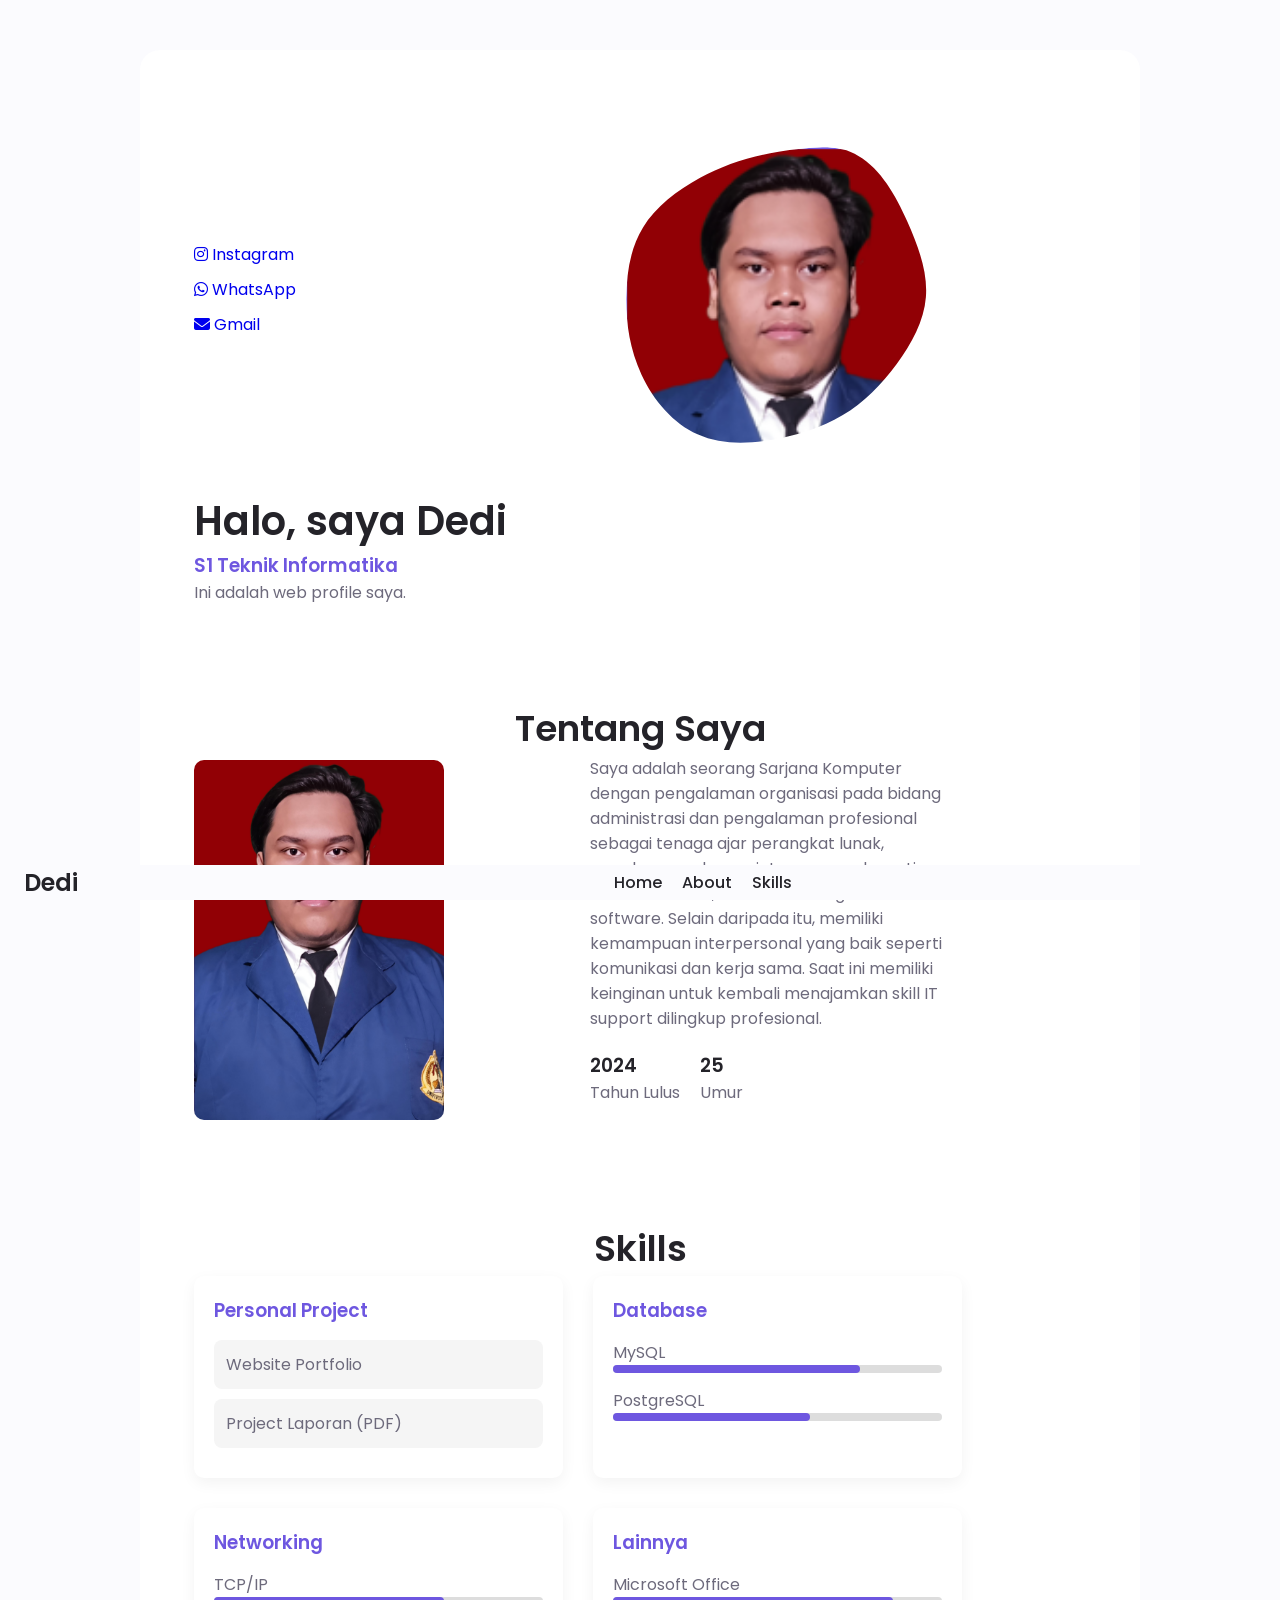
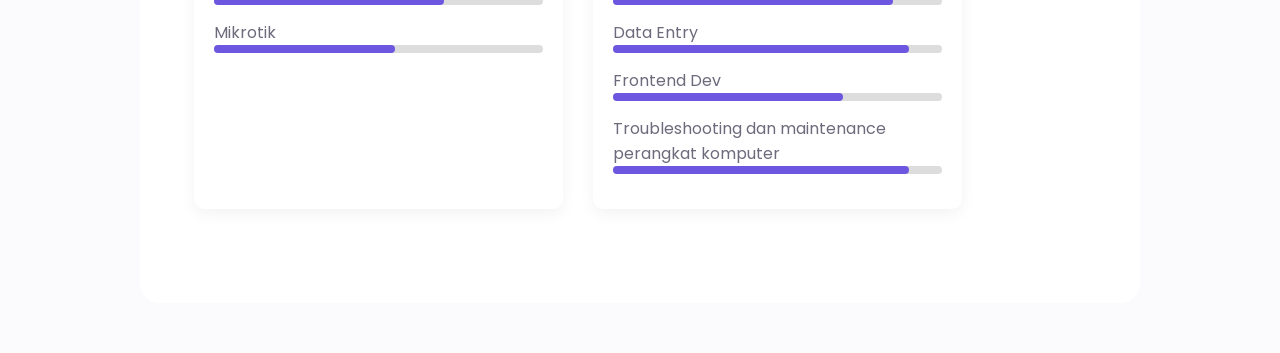
==== index.html @ 7c680a29 "Add files via upload" ====
<!DOCTYPE html>
<html lang="en">
<head>
  <meta charset="UTF-8">
  <meta name="viewport" content="width=device-width, initial-scale=1.0">
  <title>Portfolio Dedi</title>
  <link rel="stylesheet" href="assets/css/styles.css">
  <link rel="stylesheet" href="assets/css/swiper-bundle.min.css">
  <head>
  <link rel="stylesheet" href="https://cdnjs.cloudflare.com/ajax/libs/font-awesome/6.5.0/css/all.min.css">
</head>
<body>

<!--==================== HEADER ====================-->
<header class="header">
  <nav class="nav container">
    <h2 class="logo">Dedi</h2>
    <ul class="nav__list">
      <li><a href="#home">Home</a></li>
      <li><a href="#about">About</a></li>
      <li><a href="#skills">Skills</a></li>
    </ul>
  </nav>
</header>

<!--==================== MAIN ====================-->
<main class="main">

<!--==================== HOME ====================-->
<section class="home section" id="home">
  <div class="home__container container grid">
    
    <div class="home__content grid">

      <div class="home__social">
        <body>
            <a href="https://www.instagram.com/set1awandedi" target="_blank">
                <i class="fab fa-instagram"></i> Instagram
            </a>
        </body>
        <body>
            <a href="https://wa.me/6282325567082" target="_blank">
                <i class="fab fa-whatsapp"></i> WhatsApp
            </a>
        </body>
        <body>
            <a href="mailto:dedisetiawanpe@gmail.com" target="_blank">
                <i class="fas fa-envelope"></i> Gmail
            </a>
        </body>
      </div>

    <div class="home__img">
        <svg class="home__blob" viewBox="0 0 200 187">
            <mask id="mask0" mask-type="alpha">
                <path d="M44.3,-76.3C56.4,-69.2,64.3,-55.2,70.6,-41.1C76.9,-27,81.6,-13.5,80.6,-0.6C79.6,12.3,72.9,24.6,64.8,35.6C56.7,46.6,47.2,56.3,35.7,63.1C24.2,69.9,12.1,73.8,-1.3,76.1C-14.7,78.4,-29.4,79.1,-42.2,73.3C-55,67.5,-65.9,55.2,-72.3,41.2C-78.7,27.2,-80.6,13.6,-80.5,0.1C-80.4,-13.4,-78.3,-26.8,-71.5,-37.9C-64.7,-49,-53.2,-57.8,-40.8,-64.6C-28.4,-71.4,-14.2,-76.2,1.4,-78.6C17,-81,34,-83.4,44.3,-76.3Z" transform="translate(100 100)" />
            </mask>

            <g mask="url(#mask0)">
                <path fill="var(--first-color)" d="M44.3,-76.3C56.4,-69.2,64.3,-55.2,70.6,-41.1C76.9,-27,81.6,-13.5,80.6,-0.6C79.6,12.3,72.9,24.6,64.8,35.6C56.7,46.6,47.2,56.3,35.7,63.1C24.2,69.9,12.1,73.8,-1.3,76.1C-14.7,78.4,-29.4,79.1,-42.2,73.3C-55,67.5,-65.9,55.2,-72.3,41.2C-78.7,27.2,-80.6,13.6,-80.5,0.1C-80.4,-13.4,-78.3,-26.8,-71.5,-37.9C-64.7,-49,-53.2,-57.8,-40.8,-64.6C-28.4,-71.4,-14.2,-76.2,1.4,-78.6C17,-81,34,-83.4,44.3,-76.3Z" transform="translate(100 100)" />

                <image class="home__blob-img" x="20" y="20" href="assets/img/dedipfp2.png"/>
            </g>
        </svg>
    </div>

      <div class="home__data">
        <h1>Halo, saya Dedi</h1>
        <h3>S1 Teknik Informatika</h3>
        <p>Ini adalah web profile saya.</p>
      </div>

    </div>
  </div>
</section>

<!--==================== ABOUT ====================-->
<section class="about section" id="about">
  <h2 class="section__title">Tentang Saya</h2>

  <div class="about__container container grid">
    <img src="assets/img/dedi.png">

    <div>
      <p>
        Saya adalah seorang Sarjana Komputer dengan pengalaman organisasi pada bidang administrasi dan pengalaman profesional sebagai tenaga ajar perangkat lunak, membangun dan maintenance web, sorting database siswa, troubleshooting hardware & software. Selain daripada itu, memiliki kemampuan interpersonal yang baik seperti komunikasi dan kerja sama. Saat ini memiliki keinginan untuk kembali menajamkan skill IT support dilingkup profesional.
      </p>

      <div class="about__info">
        <div><h3>2024</h3><span>Tahun Lulus</span></div>
        <div><h3>25</h3><span>Umur</span></div>
      </div>

    </div>
  </div>
</section>

<!--==================== SKILLS ====================-->
<section class="skills section" id="skills">
  <h2 class="section__title">Skills</h2>

  <div class="skills__container container grid">

    <!-- FRONTEND -->
    <div class="skills__content">
        <h3 class="skills__title">Personal Project</h3>

        <div class="project-item" onclick="openModal('img', 'portofolio1.jpg')">
            <p>Website Portfolio</p>
        </div>

        <div class="project-item" onclick="openModal('img', 'portofolio1.jpg')">
            <p>Project Laporan (PDF)</p>
        </div>
    </div>

    <!-- DATABASE -->
    <div class="skills__content">
      <h3 class="skills__title">Database</h3>

      <div class="skill">
        <p>MySQL</p>
        <div class="bar"><span style="width:75%"></span></div>
      </div>

      <div class="skill">
        <p>PostgreSQL</p>
        <div class="bar"><span style="width:60%"></span></div>
      </div>
    </div>

    <!-- NETWORKING -->
    <div class="skills__content">
      <h3 class="skills__title">Networking</h3>

      <div class="skill">
        <p>TCP/IP</p>
        <div class="bar"><span style="width:70%"></span></div>
      </div>

      <div class="skill">
        <p>Mikrotik</p>
        <div class="bar"><span style="width:55%"></span></div>
      </div>
    </div>

    <!-- OTHER -->
    <div class="skills__content">
      <h3 class="skills__title">Lainnya</h3>

      <div class="skill">
        <p>Microsoft Office</p>
        <div class="bar"><span style="width:85%"></span></div>
      </div>

      <div class="skill">
        <p>Data Entry</p>
        <div class="bar"><span style="width:90%"></span></div>
      </div>
      <div class="skill">
        <p>Frontend Dev</p>
        <div class="bar"><span style="width:70%"></span></div>
      </div>
      <div class="skill">
        <p>Troubleshooting dan maintenance perangkat komputer</p>
        <div class="bar"><span style="width:90%"></span></div>
      </div>
    </div>

  </div>
</section>

</main>

<div id="modal" class="modal">
  <span class="close" onclick="closeModal()">&times;</span>

  <!-- IMAGE -->
  <img id="modal-img" src="" class="modal-content">

  <!-- PDF -->
  <iframe id="modal-pdf" class="modal-content" style="display:none;"></iframe>
</div>

<script src="assets/js/swiper-bundle.min.js"></script>
<script src="assets/js/main.js"></script>
</body>

</html>
---- assets/css/styles.css ----
/*==================== GOOGLE FONTS ====================*/
@import url("https://fonts.googleapis.com/css2?family=Poppins:wght@400;500;600&display=swap");

/*==================== VARIABLES CSS ====================*/
:root {
    --header-height: 3rem;

    /*========== Colors ==========*/
    /* Change favorite color */
    --hue-color: 250; /*Purple 250 - Green 142 - Blue 230 - Pink 340*/

    /* HSL color mode */
    --first-color: hsl(var(--hue-color), 69%, 61%);
    --first-color-second: hsl(var(--hue-color), 69%, 61%);
    --first-color-alt: hsl(var(--hue-color), 57%, 53%);
    --first-color-lighter: hsl(var(--hue-color), 92%, 85%);
    --title-color: hsl(var(--hue-color), 8%, 15%);
    --text-color: hsl(var(--hue-color), 8%, 45%);
    --text-color-light: hsl(var(--hue-color), 8%, 65%);
    --input-color: hsl(var(--hue-color), 70%, 96%);
    --body-color: hsl(var(--hue-color), 60%, 99%);
    --container-color: #fff;
    --scroll-bar-color: hsl(var(--hue-color), 12%, 90%);
    --scroll-thumb-color: hsl(var(--hue-color), 12%, 80%);

    /*========== Font and typography ==========*/
    --body-font: 'Poppins', sans-serif;

    /* .5rem = 8px, 1rem = 16px, 1.5rem = 24px ... */
    --big-font-size: 2rem;
    --h1-font-size: 1.5rem;
    --h2-font-size: 1.25rem;
    --h3-font-size: 1.125rem;
    --normal-font-size: .938rem;
    --small-font-size: .813rem;
    --smaller-font-size: .75rem;

    /*========== Font weight ==========*/
    --font-medium: 500;
    --font-semi-bold: 600;

    /*========== Margenes Bottom ==========*/
    /* .25rem = 4px, .5rem = 8px, .75rem = 12px ... */
    --mb-0-25: .25rem;
    --mb-0-5: .5rem;
    --mb-0-75: .75rem;
    --mb-1: 1rem;
    --mb-1-5: 1.5rem;
    --mb-2: 2rem;
    --mb-2-5: 2.5rem;
    --mb-3: 3rem;

    /*========== z index ==========*/
    --z-tooltip: 10;
    --z-fixed: 100;
    --z-modal: 1000;
}

/* Font size for large devices */
@media screen and (min-width: 968px) {
    :root {
        --big-font-size: 3rem;
        --h1-font-size: 2.25rem;
        --h2-font-size: 1.5rem;
        --h3-font-size: 1.25rem;
        --normal-font-size: 1rem;
        --small-font-size: .875rem;
        --smaller-font-size: .813rem;
    }
}

/*========== Variables Dark theme ==========*/


/*========== Button Dark/Light ==========*/


/*==================== BASE ====================*/
* {
  box-sizing: border-box;
  padding: 0;
  margin: 0;
}

html {
  scroll-behavior: smooth;
}

body {
  margin: 0 0 var(--header-height) 0;
  font-family: var(--body-font);
  font-size: var(--normal-font-size);
  background-color: var(--body-color);
  color: var(--text-color);
}

h1, h2, h3, h4 {
  color: var(--title-color);
  font-weight: var(--font-semi-bold);
}

ul {
  list-style: none;
}

a {
  text-decoration: none;
}

img {
  max-width: 100%;
  height: auto;
}

/*==================== REUSABLE CSS CLASSES ====================*/
.section {
  padding: 2rem 0 4rem;
}

.section__title {
  font-size: var(--h1-font-size);
  color: var(--title-color);
}

.section__subtitle {
  display: block;
  font-size: var(--small-font-size);
  margin-bottom: var(--mb-3);
}

.section__title, 
.section__subtitle {
  text-align: center;
}

/*==================== LAYOUT ====================*/
.container {
  max-width: 768px;
  margin-left: var(--mb-1-5);
  margin-right: var(--mb-1-5);
}

.grid {
  display: grid;
  gap: 1.5rem;
}

.header {
  width: 100%;
  position: fixed;
  bottom: 0;
  left: 0;
  z-index: var(--z-fixed);
  background-color: var(--body-color);
}

/*==================== NAV ====================*/


/* show menu */


/* Active link */


/* Change background header */


/*==================== HOME ====================*/


/*==================== BUTTONS ====================*/


/*==================== ABOUT ====================*/


/*==================== SKILLS ====================*/


/*==================== QUALIFICATION ====================*/


/*==================== SERVICES ====================*/


/* Active Modal */


/*==================== PORTFOLIO ====================*/


/*==================== PROJECT IN MIND ====================*/


/*==================== TESTIMONIAL ====================*/


/*==================== CONTACT ME ====================*/


/*==================== FOOTER ====================*/


/*========== SCROLL UP ==========*/


/* Show scroll */


/*========== SCROLL BAR ==========*/


/*==================== MEDIA QUERIES ====================*/
/* For small devices */


/* For medium devices */


/* For large devices */

/* NAVBAR */
.nav {
  display: flex;
  justify-content: space-between;
  align-items: center;
}

.nav__list {
  display: flex;
  gap: 20px;
}

.nav a {
  color: var(--title-color);
  font-weight: 500;
}

/* HOME */
.home__content {
  grid-template-columns: 1fr 1fr;
  align-items: center;
}

.home__img img {
  width: 250px;
  border-radius: 50%;
  background: var(--first-color);
  padding: 10px;
}

.home__data h1 {
  font-size: 2.5rem;
}

.home__data h3 {
  color: var(--first-color);
}

.home__social {
  display: flex;
  flex-direction: column;
  gap: 10px;
}

/* BUTTON */
.button {
  background: var(--first-color);
  color: white;
  padding: 10px 20px;
  border-radius: 8px;
  display: inline-block;
}

/* ABOUT */
.about__container {
  grid-template-columns: 1fr 1fr;
  align-items: center;
}

.about__container img {
  width: 250px;
  border-radius: 10px;
}

.about__info {
  display: flex;
  gap: 20px;
  margin: 20px 0;
}

/* SKILLS */
.skill {
  margin-bottom: 15px;
}

.bar {
  height: 8px;
  background: #ddd;
  border-radius: 5px;
}

.bar span {
  display: block;
  height: 100%;
  background: var(--first-color);
  border-radius: 5px;
}

.main {
  max-width: 1000px;
  margin: 50px auto;
  background: white;
  border-radius: 20px;
  padding: 30px;
}

.skills__container {
  grid-template-columns: repeat(2, 1fr);
  gap: 30px;
}

.skills__content {
  background: #fff;
  padding: 20px;
  border-radius: 10px;
  box-shadow: 0 5px 15px rgba(0,0,0,0.05);
}

.skills__title {
  margin-bottom: 15px;
  color: var(--first-color);
}

/* Progress bar */
.skill {
  margin-bottom: 15px;
}

.bar {
  height: 8px;
  background: #ddd;
  border-radius: 5px;
}

.bar span {
  display: block;
  height: 100%;
  background: var(--first-color);
  border-radius: 5px;
}

/* PROJECT ITEM */
.project-item {
  background: #f5f5f5;
  padding: 12px;
  border-radius: 8px;
  margin-bottom: 10px;
  cursor: pointer;
  transition: 0.3s;
}

.project-item:hover {
  background: var(--first-color);
  color: white;
}

/* MODAL */
.modal {
  display: none;
  position: fixed;
  z-index: 999;
  padding-top: 50px;
  left: 0;
  top: 0;
  width: 100%;
  height: 100%;
  background: rgba(0,0,0,0.8);
}

.modal-content {
  margin: auto;
  display: block;
  width: 70%;
  max-height: 80vh;
}

/* CLOSE BUTTON */
.close {
  position: absolute;
  top: 20px;
  right: 40px;
  color: white;
  font-size: 30px;
  cursor: pointer;
}

.modal-content {
  animation: zoom 0.3s;
}

@keyframes zoom {
  from {transform: scale(0.7);}
  to {transform: scale(1);}
}
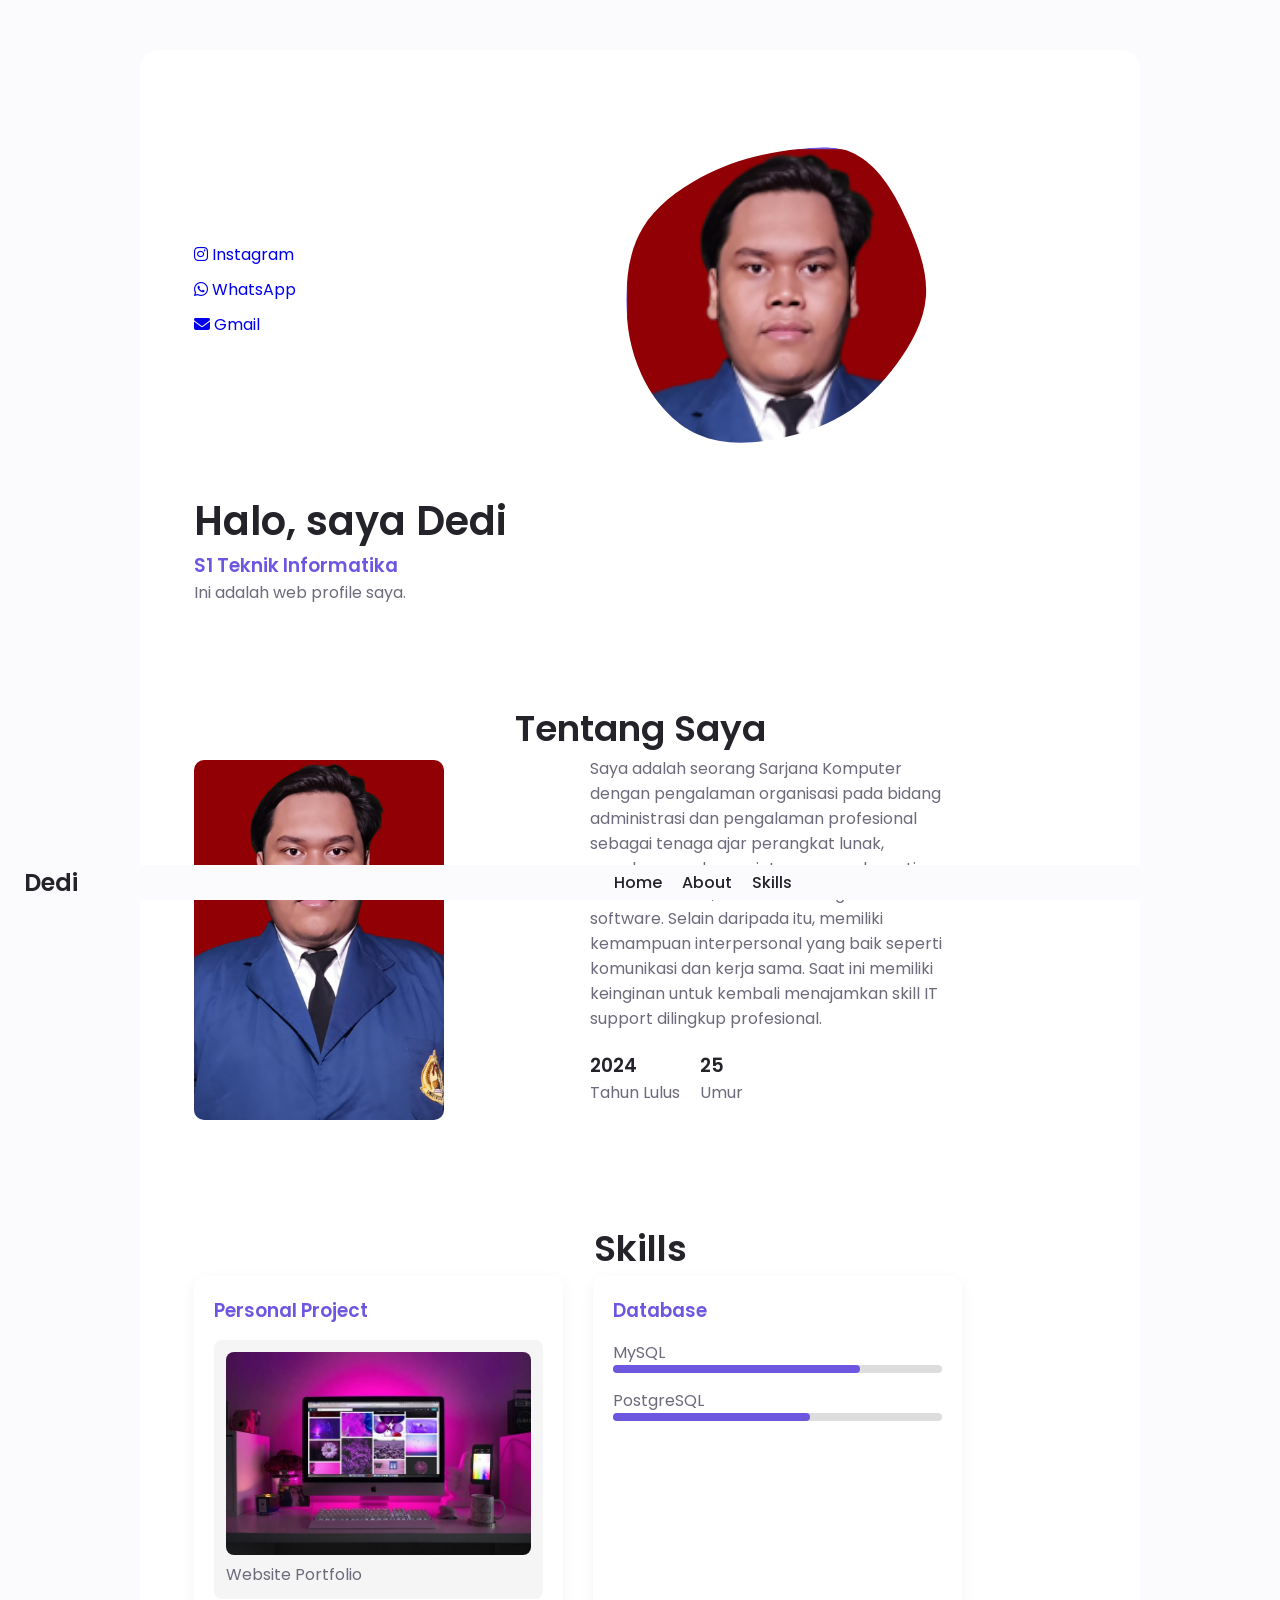
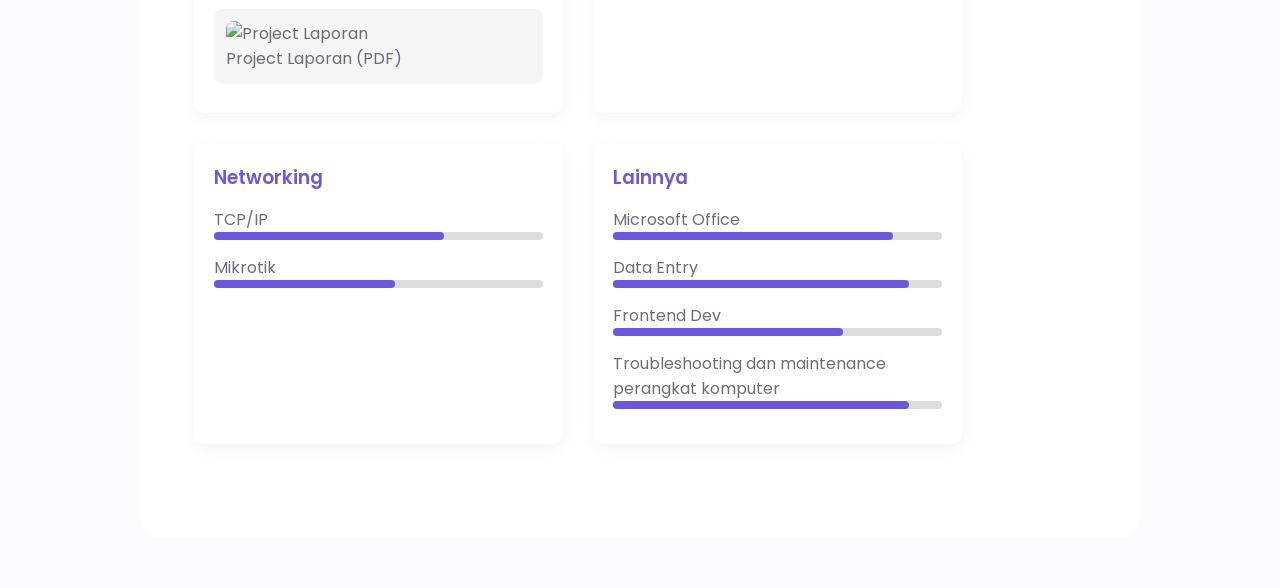
==== commit ef65f4dc: "Update index.html" ====
--- a/index.html
+++ b/index.html
@@ -105,13 +105,15 @@
     <div class="skills__content">
         <h3 class="skills__title">Personal Project</h3>
 
-        <div class="project-item" onclick="openModal('img', 'portofolio1.jpg')">
-            <p>Website Portfolio</p>
-        </div>
-
-        <div class="project-item" onclick="openModal('img', 'portofolio1.jpg')">
-            <p>Project Laporan (PDF)</p>
-        </div>
+    <div class="project-item" onclick="openModal('img', 'portofolio1.jpg')">
+      <img src="assets/img/portofolio1.jpg" alt="Website Portfolio" style="width:100%; border-radius:8px;">
+      <p>Website Portfolio</p>
+    </div>
+    
+    <div class="project-item" onclick="openModal('pdf', 'laporan.pdf')">
+      <img src="assets/img/pdf-icon.png" alt="Project Laporan" style="width:100%; border-radius:8px;">
+      <p>Project Laporan (PDF)</p>
+    </div>
     </div>
 
     <!-- DATABASE -->
@@ -186,4 +188,4 @@
 <script src="assets/js/main.js"></script>
 </body>
 
-</html>+</html>
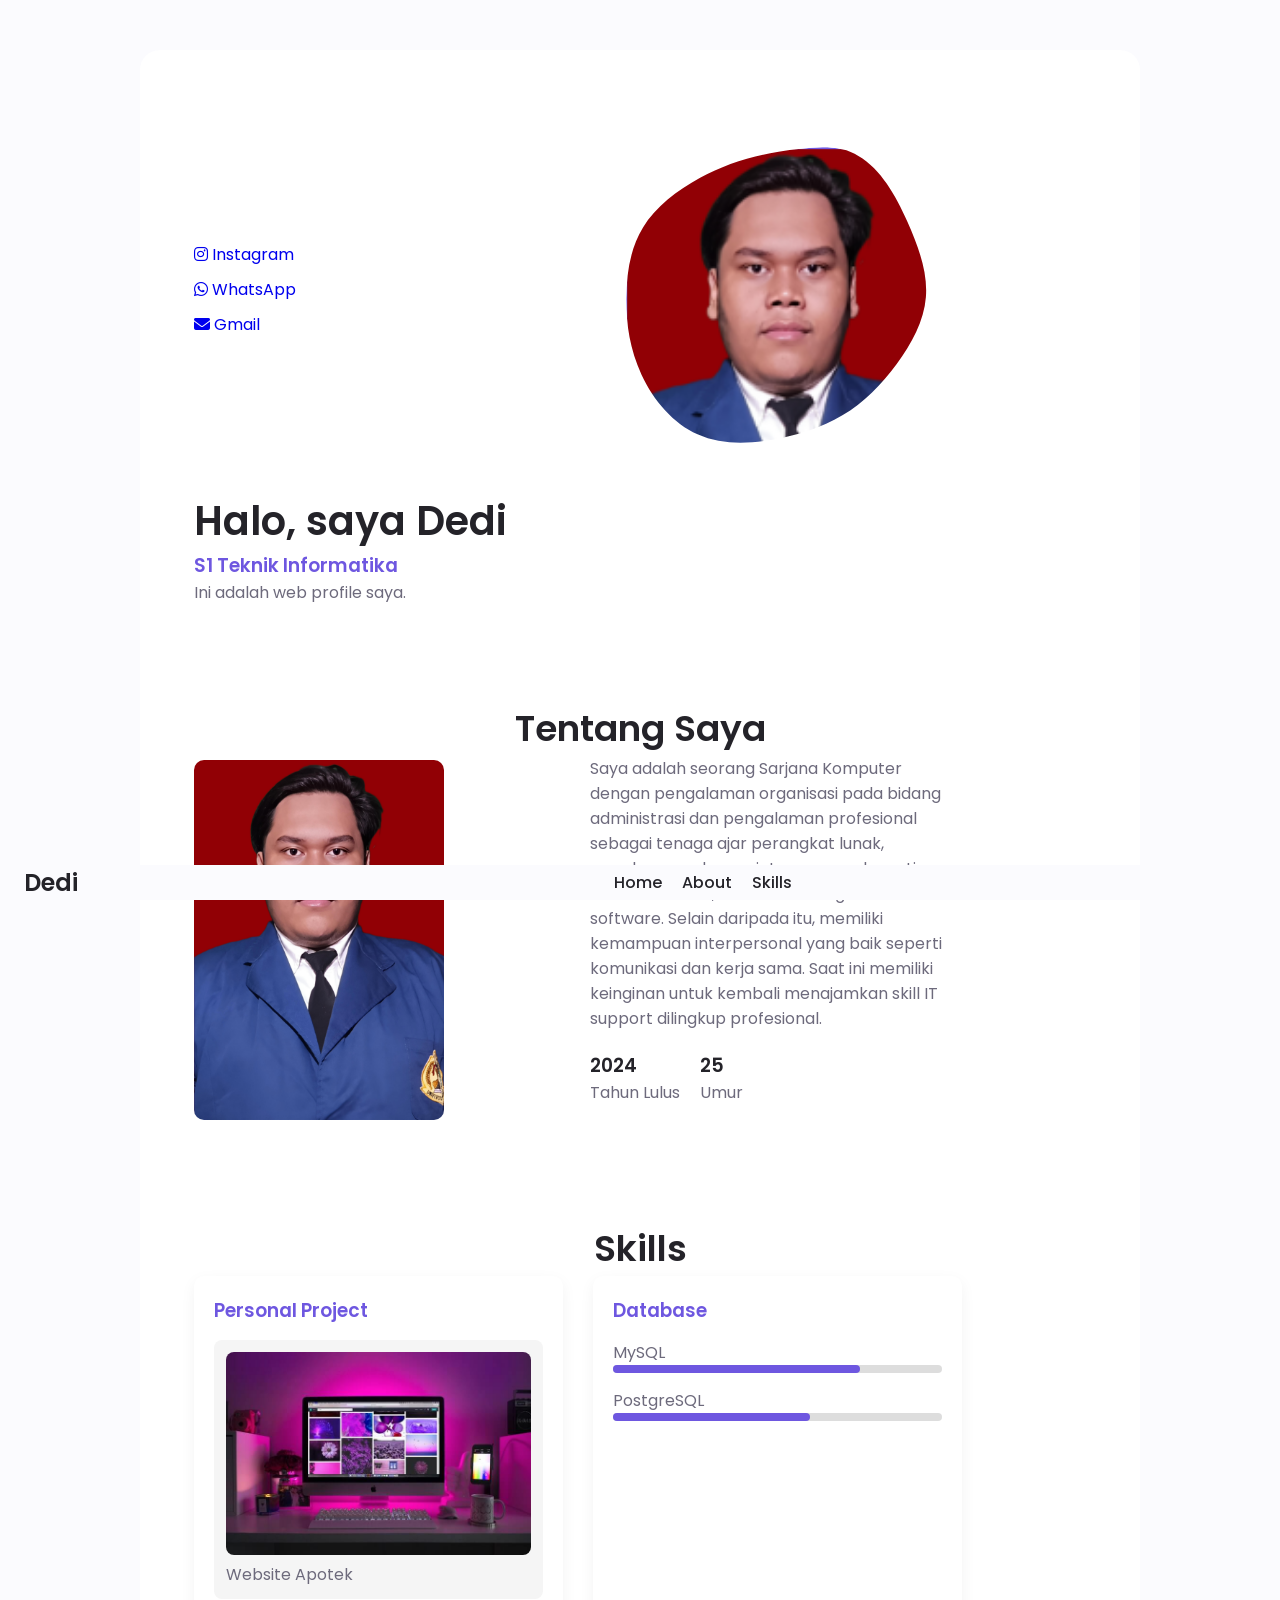
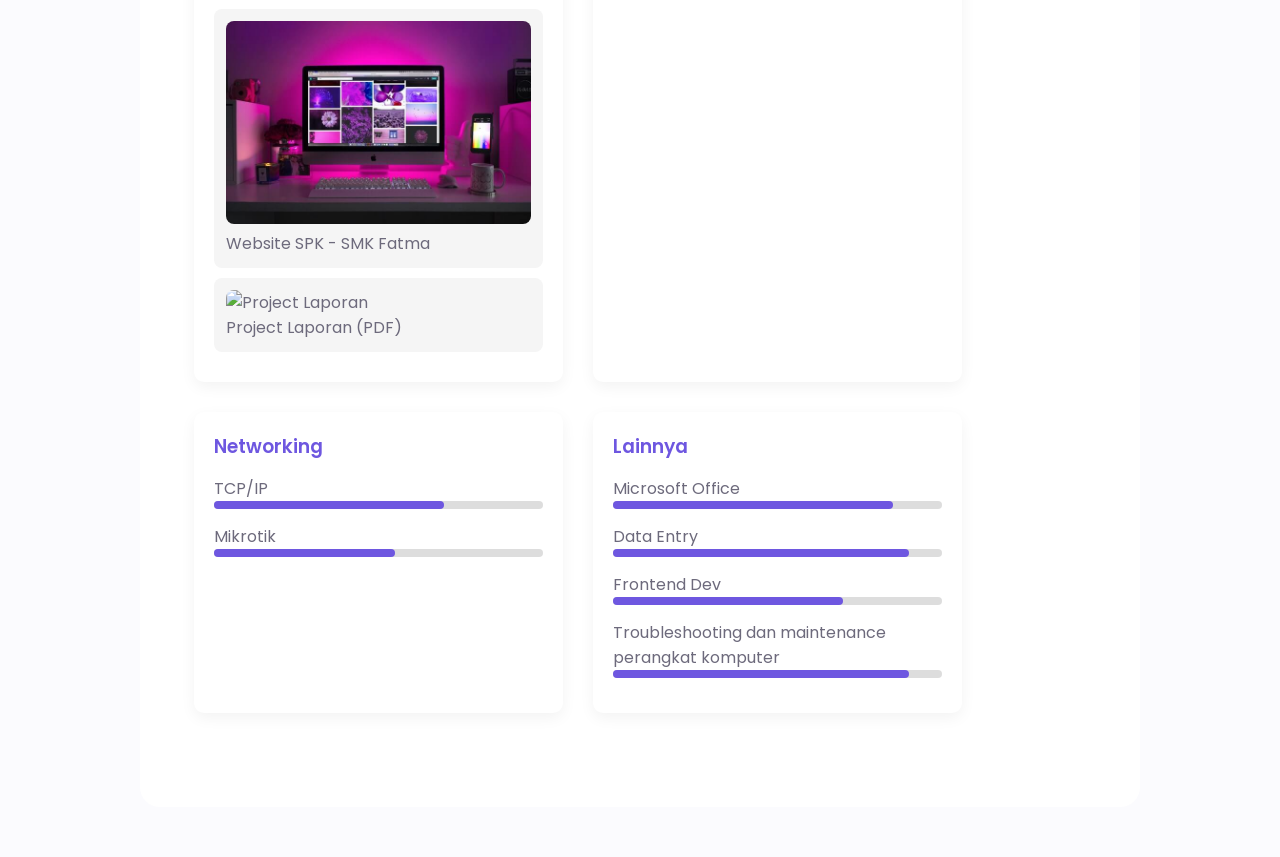
==== commit 9bf47703: "Update index.html" ====
--- a/index.html
+++ b/index.html
@@ -105,9 +105,13 @@
     <div class="skills__content">
         <h3 class="skills__title">Personal Project</h3>
 
-    <div class="project-item" onclick="openModal('img', 'portofolio1.jpg')">
+    <div class="project-item" onclick="openModal('img', 'Login.png')">
       <img src="assets/img/portofolio1.jpg" alt="Website Portfolio" style="width:100%; border-radius:8px;">
-      <p>Website Portfolio</p>
+      <p>Website Apotek</p>
+    </div>
+    <div class="project-item" onclick="openModal('img', 'login2.png')">
+      <img src="assets/img/portofolio1.jpg" alt="Website Portfolio" style="width:100%; border-radius:8px;">
+      <p>Website SPK - SMK Fatma</p>
     </div>
     
     <div class="project-item" onclick="openModal('pdf', 'laporan.pdf')">
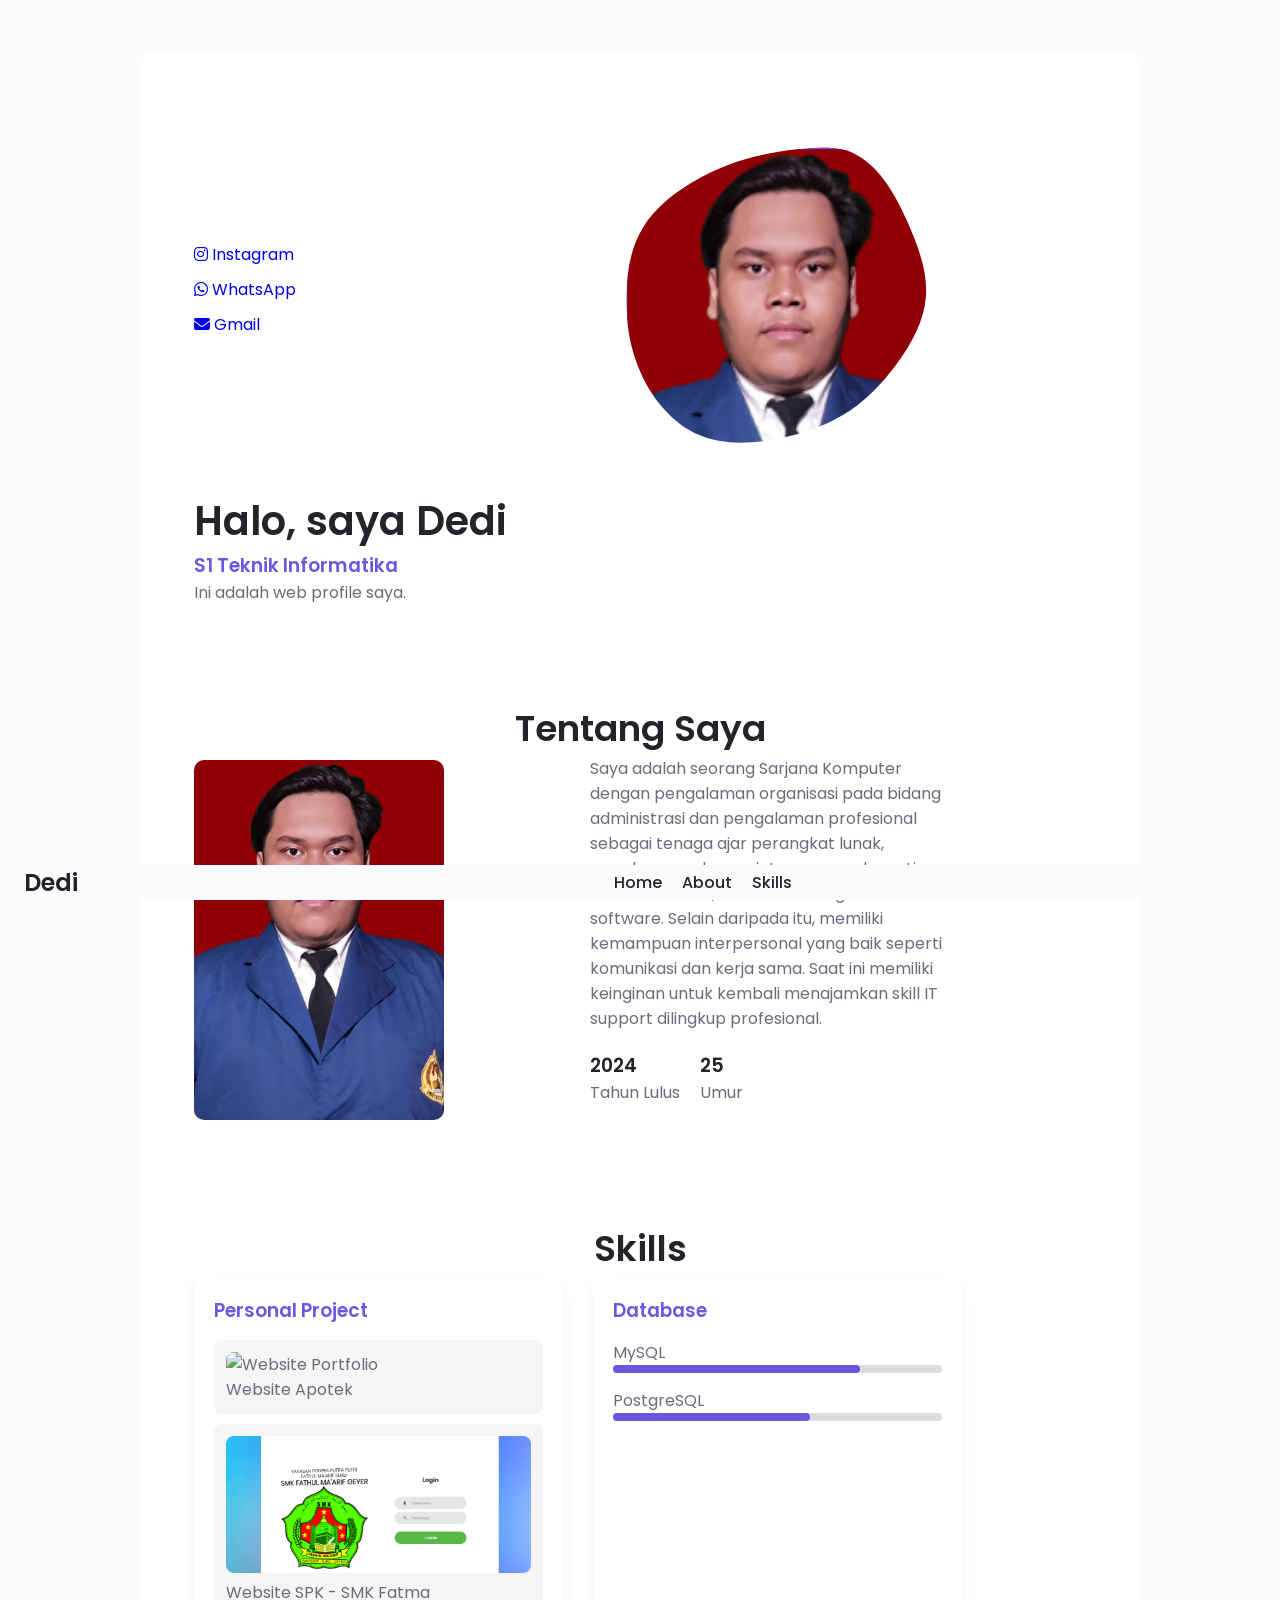
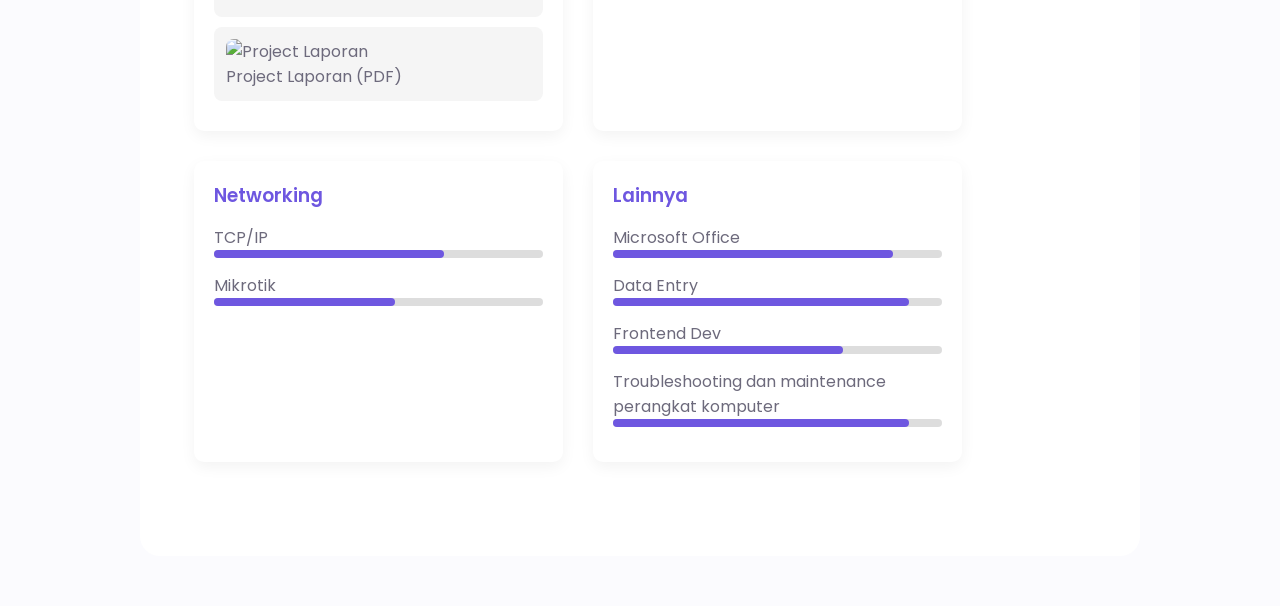
==== commit bcd17fee: "Update index.html" ====
--- a/index.html
+++ b/index.html
@@ -106,11 +106,11 @@
         <h3 class="skills__title">Personal Project</h3>
 
     <div class="project-item" onclick="openModal('img', 'Login.png')">
-      <img src="assets/img/portofolio1.jpg" alt="Website Portfolio" style="width:100%; border-radius:8px;">
+      <img src="assets/img/Login.png" alt="Website Portfolio" style="width:100%; border-radius:8px;">
       <p>Website Apotek</p>
     </div>
     <div class="project-item" onclick="openModal('img', 'login2.png')">
-      <img src="assets/img/portofolio1.jpg" alt="Website Portfolio" style="width:100%; border-radius:8px;">
+      <img src="assets/img/login2.png" alt="Website Portfolio" style="width:100%; border-radius:8px;">
       <p>Website SPK - SMK Fatma</p>
     </div>
     
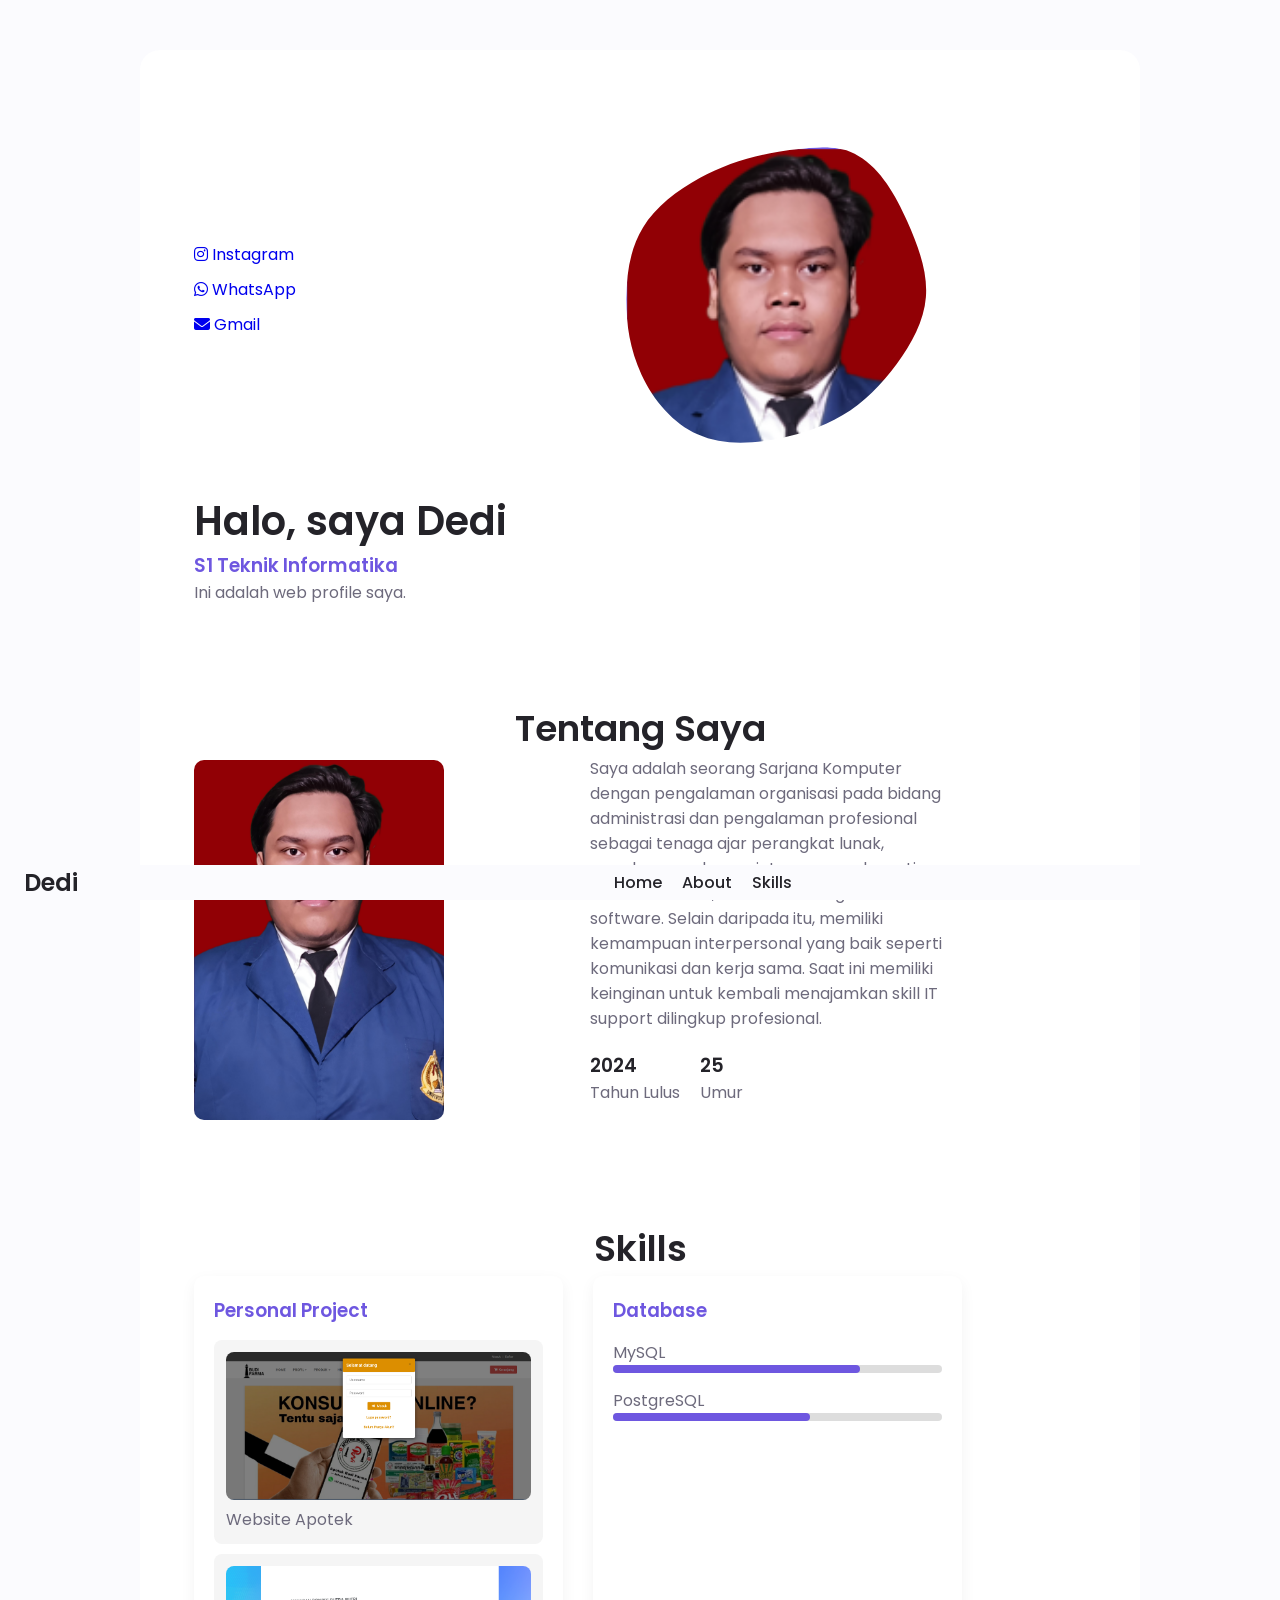
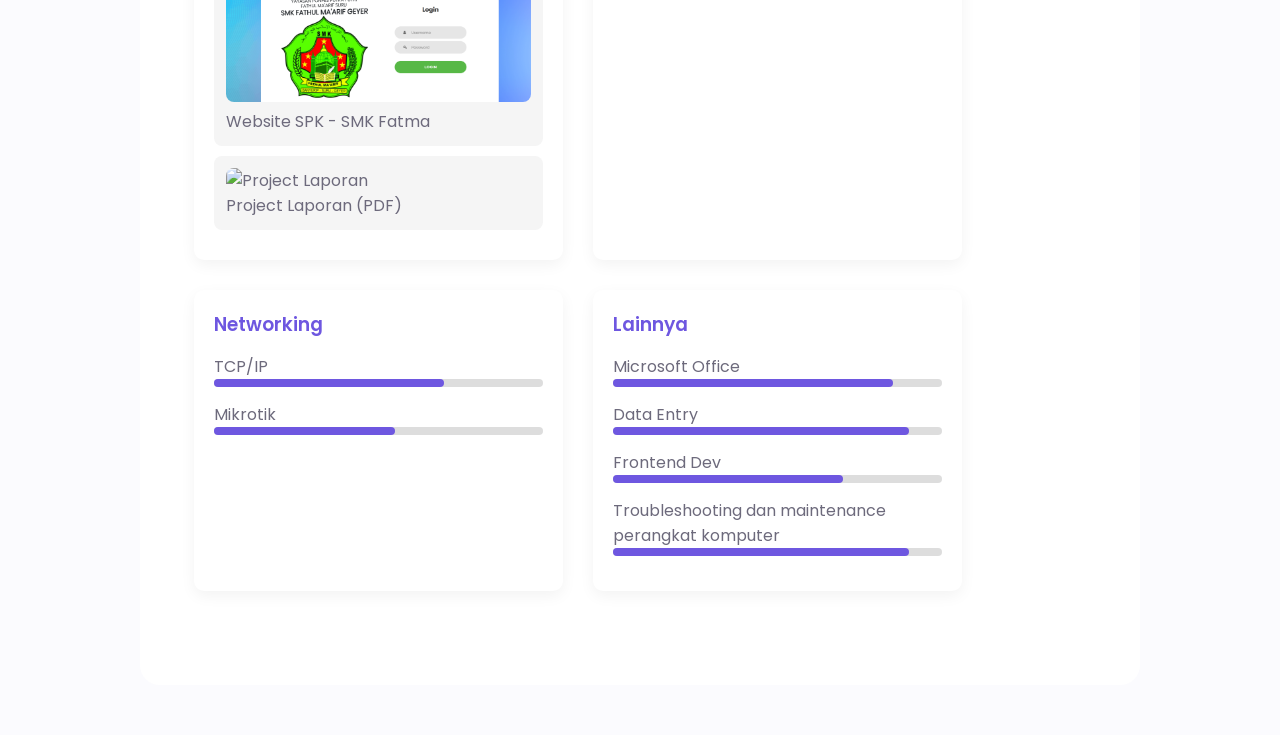
==== commit 68fe931b: "Update index.html" ====
--- a/index.html
+++ b/index.html
@@ -106,11 +106,11 @@
         <h3 class="skills__title">Personal Project</h3>
 
     <div class="project-item" onclick="openModal('img', 'Login.png')">
-      <img src="assets/img/Login.png" alt="Website Portfolio" style="width:100%; border-radius:8px;">
+      <img src="assets/img/Login.PNG" alt="Website Apotek" style="width:100%; border-radius:8px;">
       <p>Website Apotek</p>
     </div>
     <div class="project-item" onclick="openModal('img', 'login2.png')">
-      <img src="assets/img/login2.png" alt="Website Portfolio" style="width:100%; border-radius:8px;">
+      <img src="assets/img/login2.png" alt="Website SMK Fatma" style="width:100%; border-radius:8px;">
       <p>Website SPK - SMK Fatma</p>
     </div>
     
